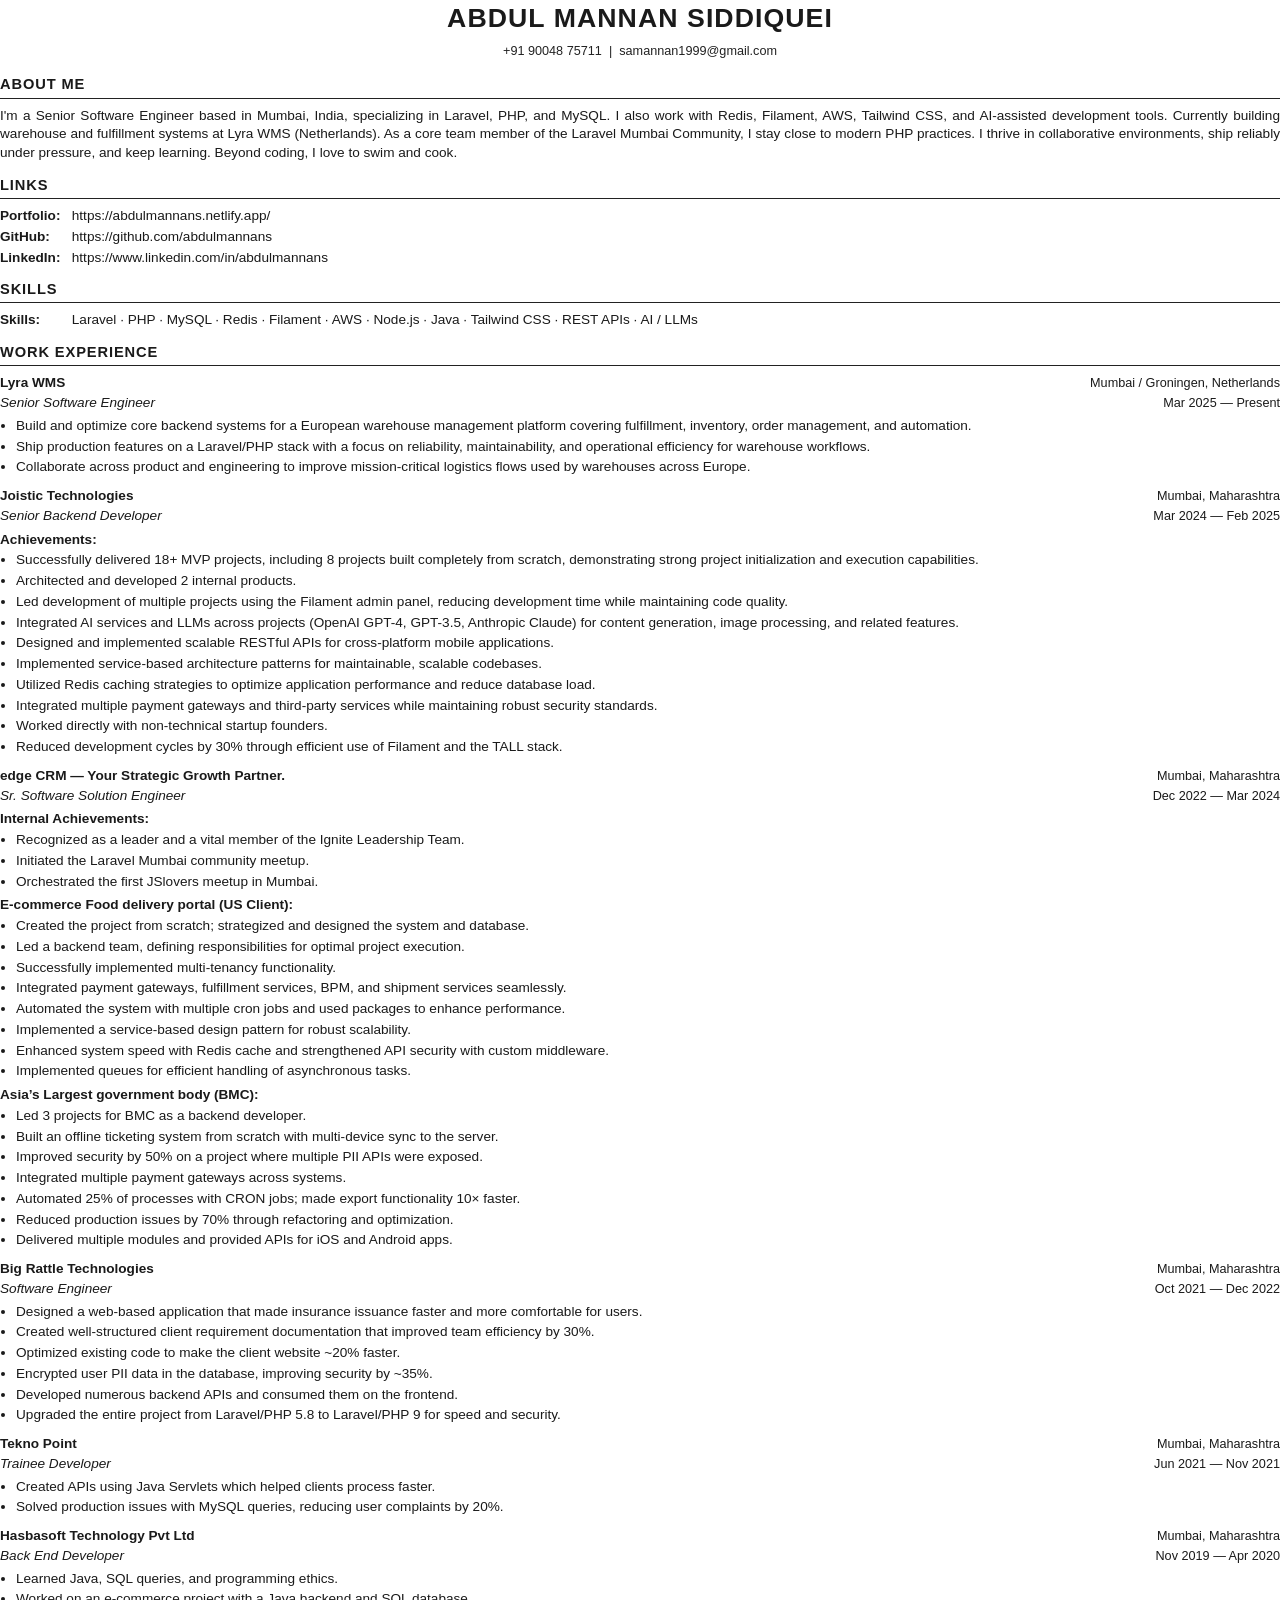
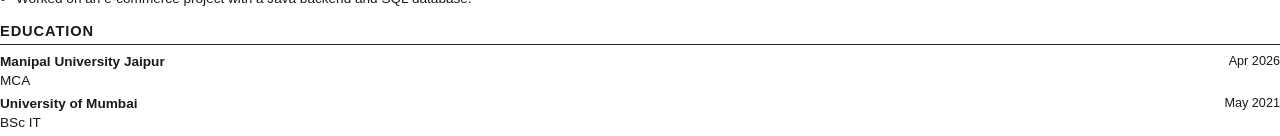
==== files/resume-2026.html @ 737ef44e "Refactor index.html and index.css for improved layout and styling; enhance JavaScript for better use" ====
<!DOCTYPE html>
<html lang="en">
<head>
  <meta charset="UTF-8" />
  <title>Abdul Mannan Siddiquei — Resume</title>
  <style>
    @page {
      size: A4;
      margin: 0.55in 0.6in;
    }

    * {
      box-sizing: border-box;
      margin: 0;
      padding: 0;
    }

    body {
      font-family: Helvetica, Arial, sans-serif;
      font-size: 10.2pt;
      line-height: 1.38;
      color: #1a1a1a;
      -webkit-print-color-adjust: exact;
      print-color-adjust: exact;
    }

    h1 {
      font-size: 20pt;
      font-weight: 700;
      letter-spacing: 0.04em;
      text-transform: uppercase;
      text-align: center;
      margin-bottom: 6px;
    }

    .contact {
      text-align: center;
      font-size: 9.5pt;
      margin-bottom: 14px;
      color: #222;
    }

    .contact a {
      color: #222;
      text-decoration: none;
    }

    h2 {
      font-size: 11pt;
      font-weight: 700;
      text-transform: uppercase;
      letter-spacing: 0.06em;
      border-bottom: 1.5px solid #222;
      padding-bottom: 3px;
      margin: 12px 0 8px;
    }

    .about {
      text-align: justify;
    }

    .links,
    .skills {
      margin-top: 2px;
    }

    .links div,
    .skills div {
      margin-bottom: 2px;
    }

    .label {
      font-weight: 700;
      display: inline-block;
      min-width: 68px;
    }

    .job {
      margin-bottom: 10px;
    }

    .job-header {
      display: flex;
      justify-content: space-between;
      align-items: baseline;
      gap: 12px;
      margin-bottom: 1px;
    }

    .job-company {
      font-weight: 700;
    }

    .job-location {
      font-size: 9.5pt;
      white-space: nowrap;
    }

    .job-title-row {
      display: flex;
      justify-content: space-between;
      align-items: baseline;
      gap: 12px;
      margin-bottom: 4px;
      font-style: italic;
    }

    .job-dates {
      font-style: normal;
      font-size: 9.5pt;
      white-space: nowrap;
    }

    .subhead {
      font-weight: 700;
      margin: 5px 0 2px;
    }

    ul {
      padding-left: 16px;
      margin: 0;
    }

    li {
      margin-bottom: 2px;
    }

    .edu {
      display: flex;
      justify-content: space-between;
      margin-bottom: 4px;
      gap: 12px;
    }

    .edu-left strong {
      display: block;
    }

    .edu-date {
      white-space: nowrap;
      font-size: 9.5pt;
    }
  </style>
</head>
<body>
  <h1>Abdul Mannan Siddiquei</h1>
  <p class="contact">
    +91 90048 75711 &nbsp;|&nbsp;
    <a href="mailto:samannan1999@gmail.com">samannan1999@gmail.com</a>
  </p>

  <h2>About Me</h2>
  <p class="about">
    I'm a Senior Software Engineer based in Mumbai, India, specializing in Laravel, PHP, and MySQL.
    I also work with Redis, Filament, AWS, Tailwind CSS, and AI-assisted development tools.
    Currently building warehouse and fulfillment systems at Lyra WMS (Netherlands).
    As a core team member of the Laravel Mumbai Community, I stay close to modern PHP practices.
    I thrive in collaborative environments, ship reliably under pressure, and keep learning.
    Beyond coding, I love to swim and cook.
  </p>

  <h2>Links</h2>
  <div class="links">
    <div><span class="label">Portfolio:</span> https://abdulmannans.netlify.app/</div>
    <div><span class="label">GitHub:</span> https://github.com/abdulmannans</div>
    <div><span class="label">LinkedIn:</span> https://www.linkedin.com/in/abdulmannans</div>
  </div>

  <h2>Skills</h2>
  <div class="skills">
    <div><span class="label">Skills:</span> Laravel · PHP · MySQL · Redis · Filament · AWS · Node.js · Java · Tailwind CSS · REST APIs · AI / LLMs</div>
  </div>

  <h2>Work Experience</h2>

  <div class="job">
    <div class="job-header">
      <div class="job-company">Lyra WMS</div>
      <div class="job-location">Mumbai / Groningen, Netherlands</div>
    </div>
    <div class="job-title-row">
      <div>Senior Software Engineer</div>
      <div class="job-dates">Mar 2025 — Present</div>
    </div>
    <ul>
      <li>Build and optimize core backend systems for a European warehouse management platform covering fulfillment, inventory, order management, and automation.</li>
      <li>Ship production features on a Laravel/PHP stack with a focus on reliability, maintainability, and operational efficiency for warehouse workflows.</li>
      <li>Collaborate across product and engineering to improve mission-critical logistics flows used by warehouses across Europe.</li>
    </ul>
  </div>

  <div class="job">
    <div class="job-header">
      <div class="job-company">Joistic Technologies</div>
      <div class="job-location">Mumbai, Maharashtra</div>
    </div>
    <div class="job-title-row">
      <div>Senior Backend Developer</div>
      <div class="job-dates">Mar 2024 — Feb 2025</div>
    </div>
    <div class="subhead">Achievements:</div>
    <ul>
      <li>Successfully delivered 18+ MVP projects, including 8 projects built completely from scratch, demonstrating strong project initialization and execution capabilities.</li>
      <li>Architected and developed 2 internal products.</li>
      <li>Led development of multiple projects using the Filament admin panel, reducing development time while maintaining code quality.</li>
      <li>Integrated AI services and LLMs across projects (OpenAI GPT-4, GPT-3.5, Anthropic Claude) for content generation, image processing, and related features.</li>
      <li>Designed and implemented scalable RESTful APIs for cross-platform mobile applications.</li>
      <li>Implemented service-based architecture patterns for maintainable, scalable codebases.</li>
      <li>Utilized Redis caching strategies to optimize application performance and reduce database load.</li>
      <li>Integrated multiple payment gateways and third-party services while maintaining robust security standards.</li>
      <li>Worked directly with non-technical startup founders.</li>
      <li>Reduced development cycles by 30% through efficient use of Filament and the TALL stack.</li>
    </ul>
  </div>

  <div class="job">
    <div class="job-header">
      <div class="job-company">edge CRM — Your Strategic Growth Partner.</div>
      <div class="job-location">Mumbai, Maharashtra</div>
    </div>
    <div class="job-title-row">
      <div>Sr. Software Solution Engineer</div>
      <div class="job-dates">Dec 2022 — Mar 2024</div>
    </div>
    <div class="subhead">Internal Achievements:</div>
    <ul>
      <li>Recognized as a leader and a vital member of the Ignite Leadership Team.</li>
      <li>Initiated the Laravel Mumbai community meetup.</li>
      <li>Orchestrated the first JSlovers meetup in Mumbai.</li>
    </ul>
    <div class="subhead">E-commerce Food delivery portal (US Client):</div>
    <ul>
      <li>Created the project from scratch; strategized and designed the system and database.</li>
      <li>Led a backend team, defining responsibilities for optimal project execution.</li>
      <li>Successfully implemented multi-tenancy functionality.</li>
      <li>Integrated payment gateways, fulfillment services, BPM, and shipment services seamlessly.</li>
      <li>Automated the system with multiple cron jobs and used packages to enhance performance.</li>
      <li>Implemented a service-based design pattern for robust scalability.</li>
      <li>Enhanced system speed with Redis cache and strengthened API security with custom middleware.</li>
      <li>Implemented queues for efficient handling of asynchronous tasks.</li>
    </ul>
    <div class="subhead">Asia’s Largest government body (BMC):</div>
    <ul>
      <li>Led 3 projects for BMC as a backend developer.</li>
      <li>Built an offline ticketing system from scratch with multi-device sync to the server.</li>
      <li>Improved security by 50% on a project where multiple PII APIs were exposed.</li>
      <li>Integrated multiple payment gateways across systems.</li>
      <li>Automated 25% of processes with CRON jobs; made export functionality 10× faster.</li>
      <li>Reduced production issues by 70% through refactoring and optimization.</li>
      <li>Delivered multiple modules and provided APIs for iOS and Android apps.</li>
    </ul>
  </div>

  <div class="job">
    <div class="job-header">
      <div class="job-company">Big Rattle Technologies</div>
      <div class="job-location">Mumbai, Maharashtra</div>
    </div>
    <div class="job-title-row">
      <div>Software Engineer</div>
      <div class="job-dates">Oct 2021 — Dec 2022</div>
    </div>
    <ul>
      <li>Designed a web-based application that made insurance issuance faster and more comfortable for users.</li>
      <li>Created well-structured client requirement documentation that improved team efficiency by 30%.</li>
      <li>Optimized existing code to make the client website ~20% faster.</li>
      <li>Encrypted user PII data in the database, improving security by ~35%.</li>
      <li>Developed numerous backend APIs and consumed them on the frontend.</li>
      <li>Upgraded the entire project from Laravel/PHP 5.8 to Laravel/PHP 9 for speed and security.</li>
    </ul>
  </div>

  <div class="job">
    <div class="job-header">
      <div class="job-company">Tekno Point</div>
      <div class="job-location">Mumbai, Maharashtra</div>
    </div>
    <div class="job-title-row">
      <div>Trainee Developer</div>
      <div class="job-dates">Jun 2021 — Nov 2021</div>
    </div>
    <ul>
      <li>Created APIs using Java Servlets which helped clients process faster.</li>
      <li>Solved production issues with MySQL queries, reducing user complaints by 20%.</li>
    </ul>
  </div>

  <div class="job">
    <div class="job-header">
      <div class="job-company">Hasbasoft Technology Pvt Ltd</div>
      <div class="job-location">Mumbai, Maharashtra</div>
    </div>
    <div class="job-title-row">
      <div>Back End Developer</div>
      <div class="job-dates">Nov 2019 — Apr 2020</div>
    </div>
    <ul>
      <li>Learned Java, SQL queries, and programming ethics.</li>
      <li>Worked on an e-commerce project with a Java backend and SQL database.</li>
    </ul>
  </div>

  <h2>Education</h2>
  <div class="edu">
    <div class="edu-left">
      <strong>Manipal University Jaipur</strong>
      MCA
    </div>
    <div class="edu-date">Apr 2026</div>
  </div>
  <div class="edu">
    <div class="edu-left">
      <strong>University of Mumbai</strong>
      BSc IT
    </div>
    <div class="edu-date">May 2021</div>
  </div>
</body>
</html>
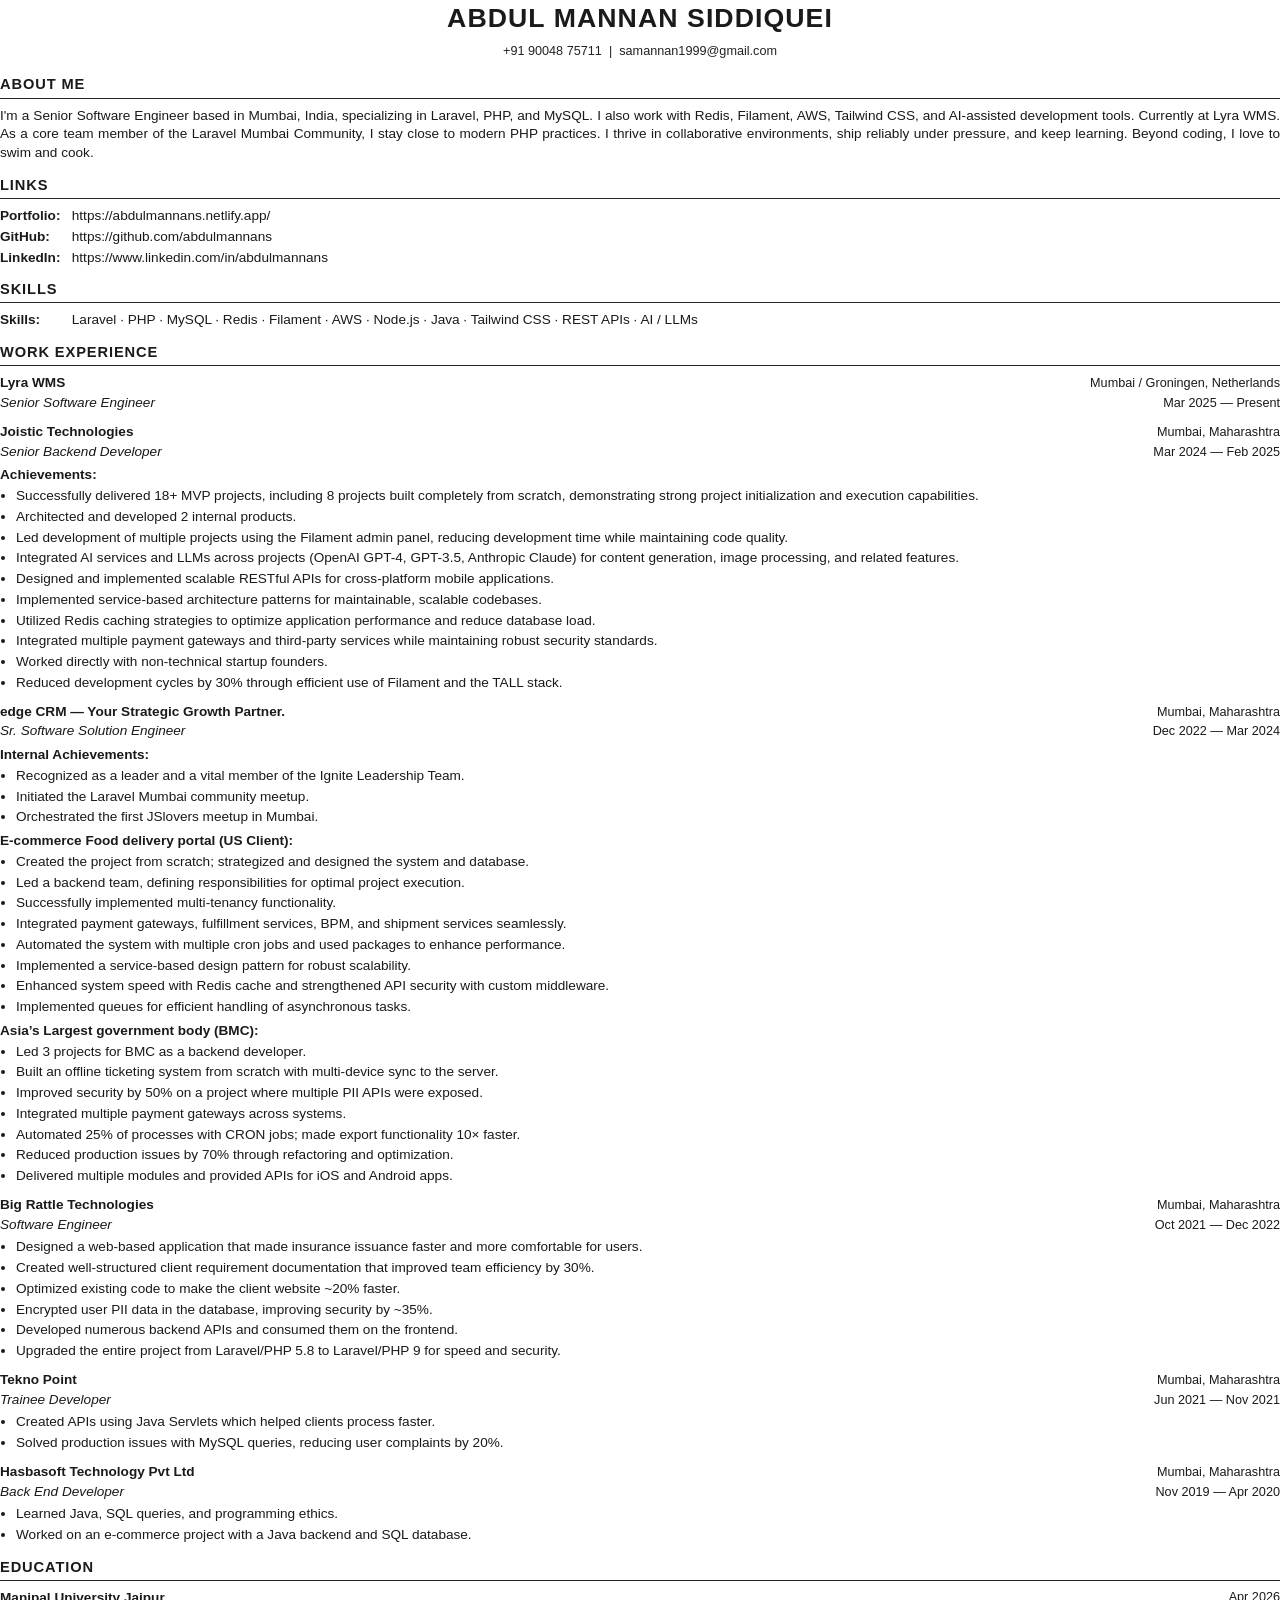
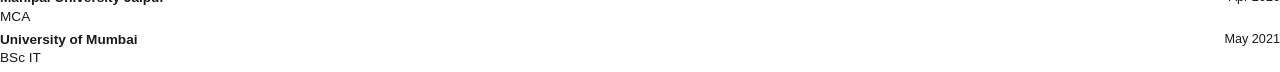
==== commit 68ee3b50: "Update index.html and resume files to remove specific references to European operations and streamli" ====
--- a/files/resume-2026.html
+++ b/files/resume-2026.html
@@ -153,8 +153,7 @@
   <p class="about">
     I'm a Senior Software Engineer based in Mumbai, India, specializing in Laravel, PHP, and MySQL.
     I also work with Redis, Filament, AWS, Tailwind CSS, and AI-assisted development tools.
-    Currently building warehouse and fulfillment systems at Lyra WMS (Netherlands).
-    As a core team member of the Laravel Mumbai Community, I stay close to modern PHP practices.
+    Currently at Lyra WMS. As a core team member of the Laravel Mumbai Community, I stay close to modern PHP practices.
     I thrive in collaborative environments, ship reliably under pressure, and keep learning.
     Beyond coding, I love to swim and cook.
   </p>
@@ -182,11 +181,6 @@
       <div>Senior Software Engineer</div>
       <div class="job-dates">Mar 2025 — Present</div>
     </div>
-    <ul>
-      <li>Build and optimize core backend systems for a European warehouse management platform covering fulfillment, inventory, order management, and automation.</li>
-      <li>Ship production features on a Laravel/PHP stack with a focus on reliability, maintainability, and operational efficiency for warehouse workflows.</li>
-      <li>Collaborate across product and engineering to improve mission-critical logistics flows used by warehouses across Europe.</li>
-    </ul>
   </div>
 
   <div class="job">
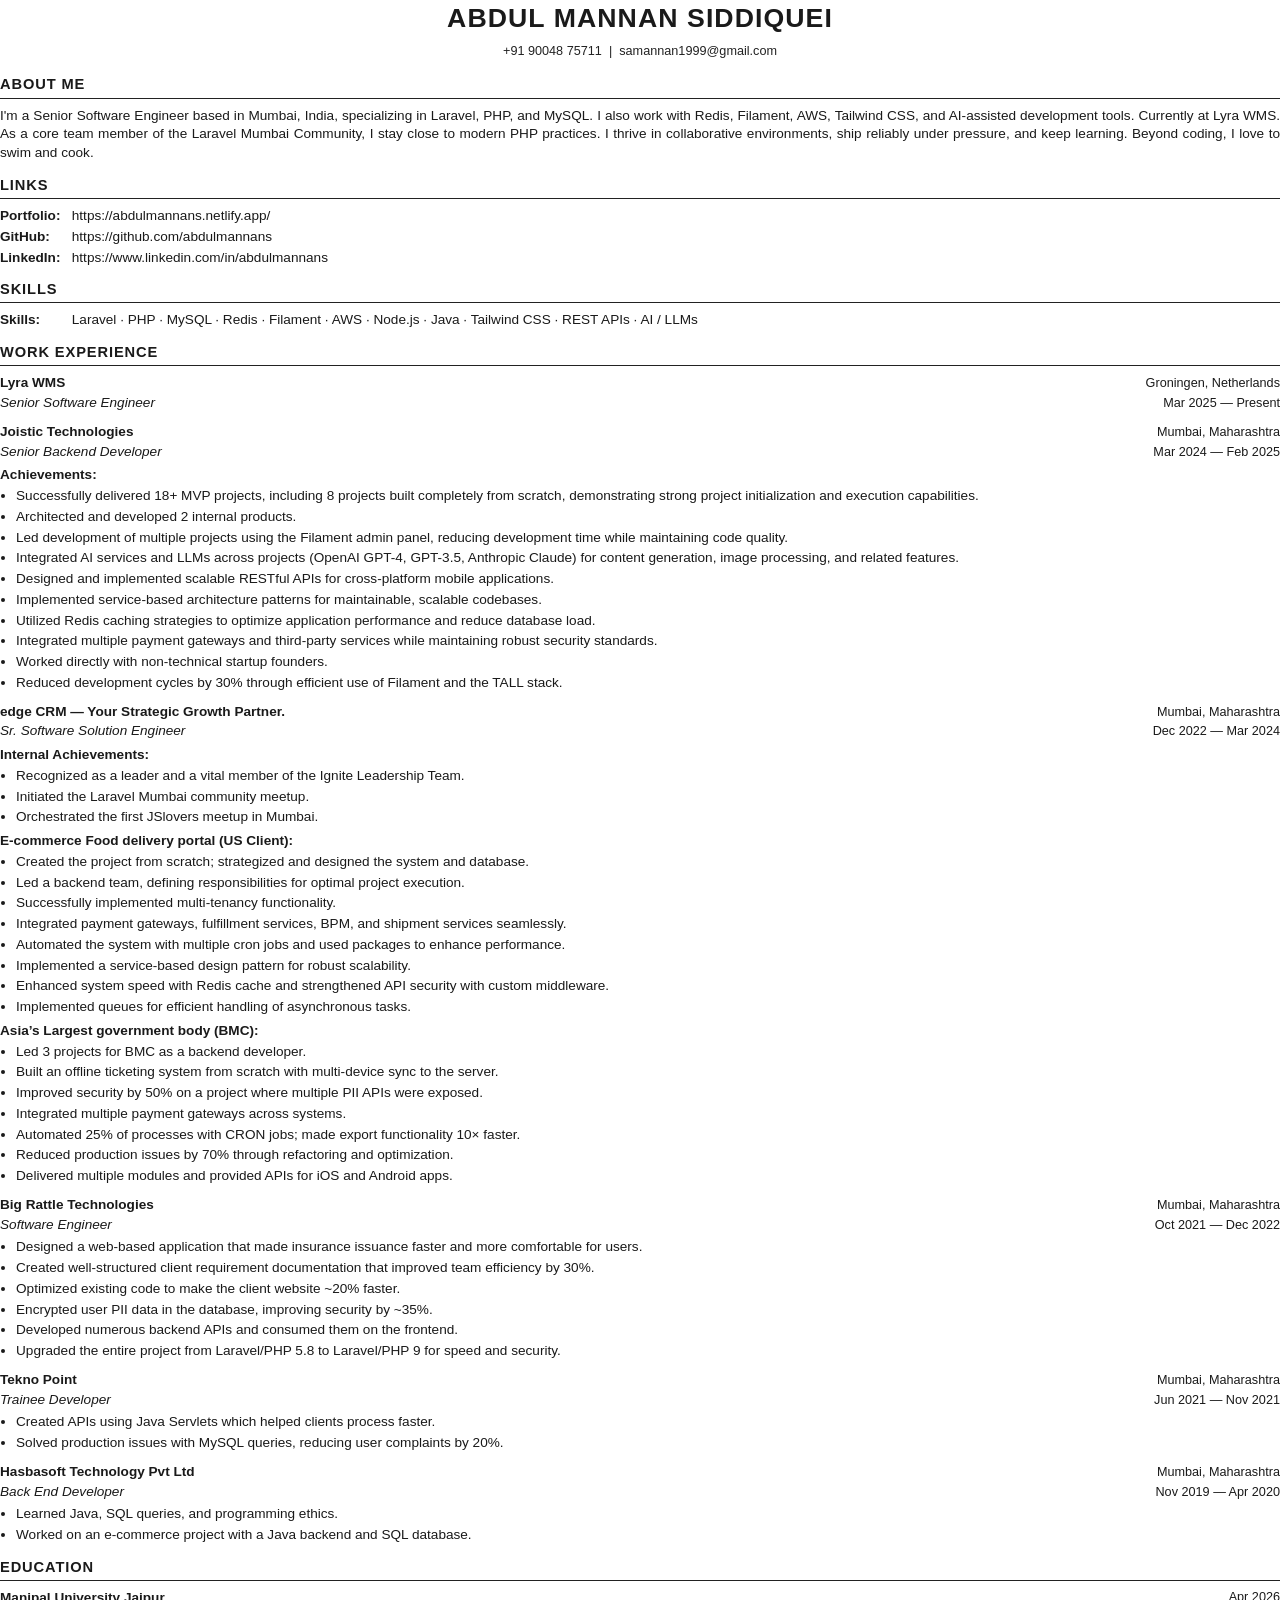
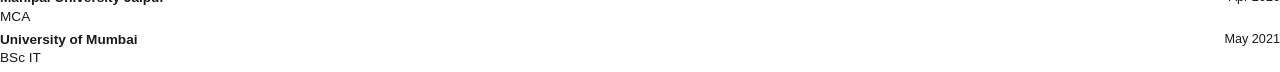
==== commit 4ee4c26c: "Refactor navigation structure in index.html and index.css for improved accessibility and responsiven" ====
--- a/files/resume-2026.html
+++ b/files/resume-2026.html
@@ -175,7 +175,7 @@
   <div class="job">
     <div class="job-header">
       <div class="job-company">Lyra WMS</div>
-      <div class="job-location">Mumbai / Groningen, Netherlands</div>
+      <div class="job-location">Groningen, Netherlands</div>
     </div>
     <div class="job-title-row">
       <div>Senior Software Engineer</div>
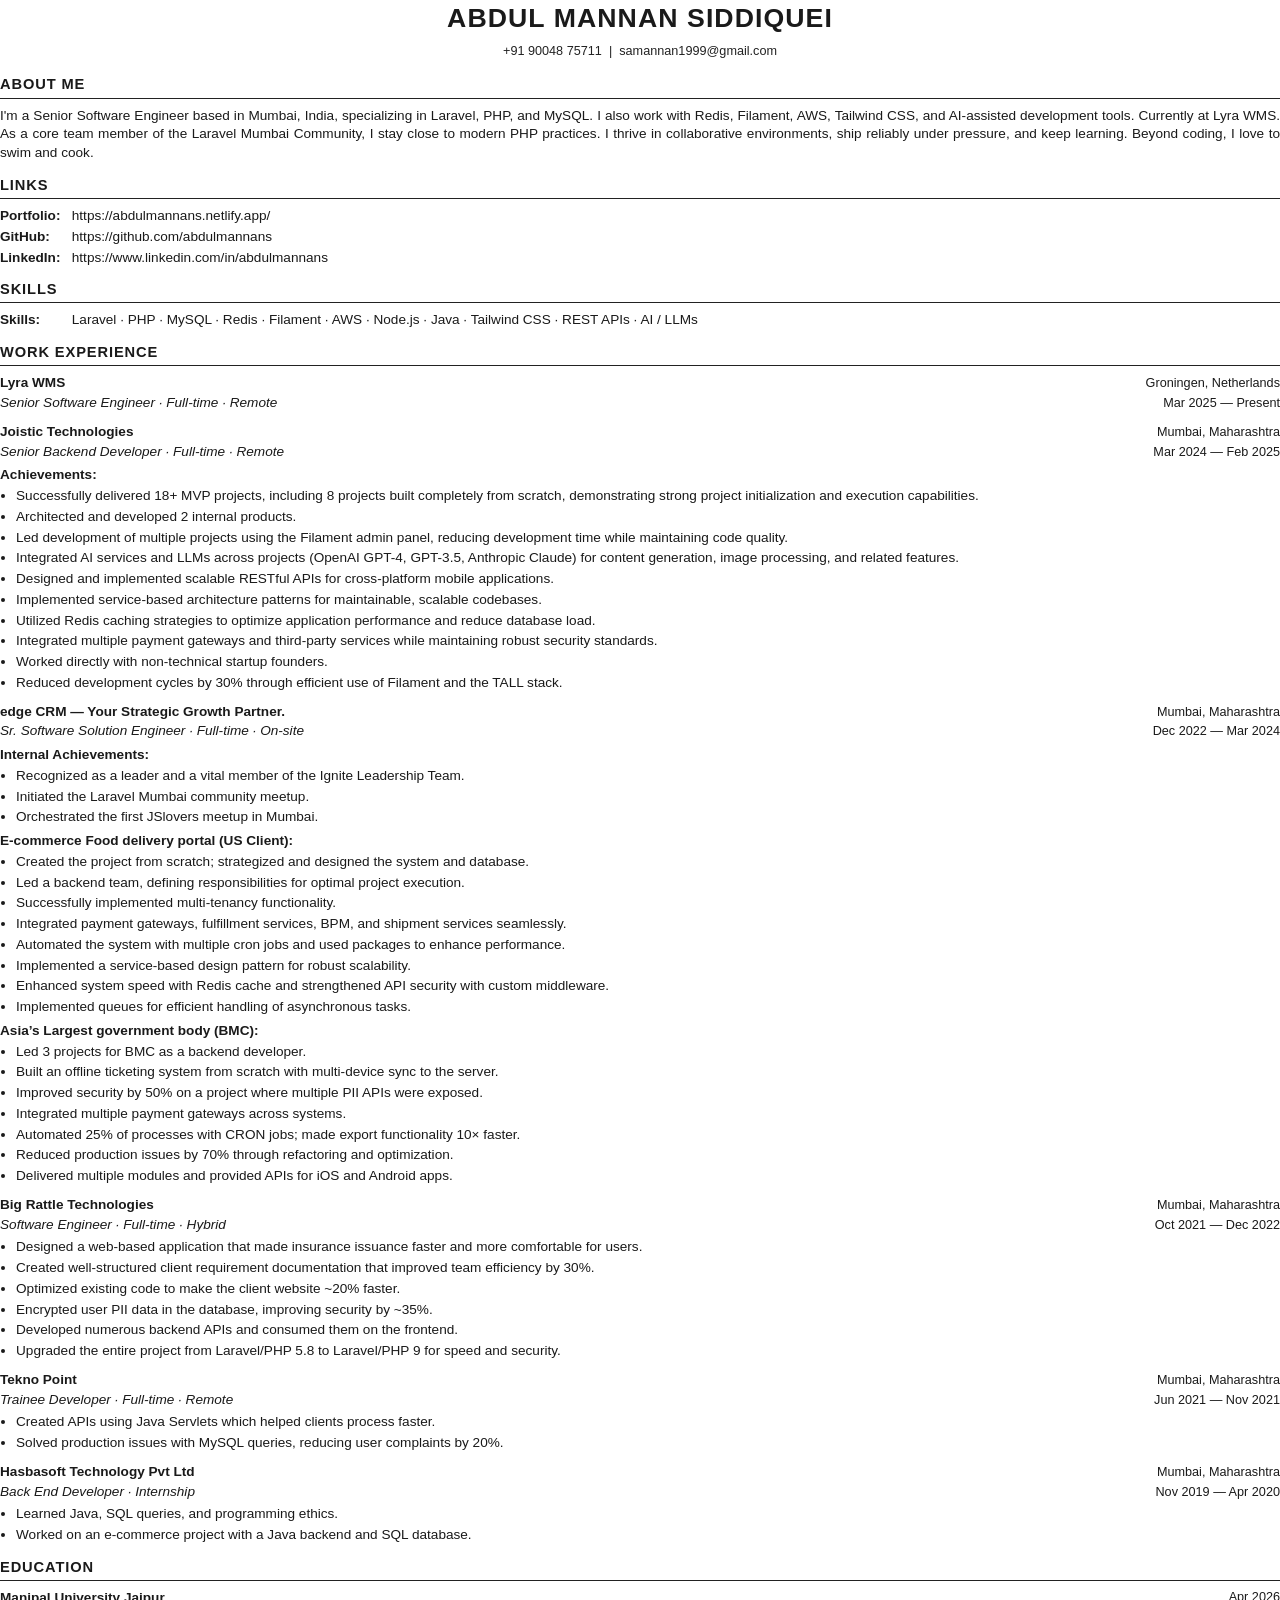
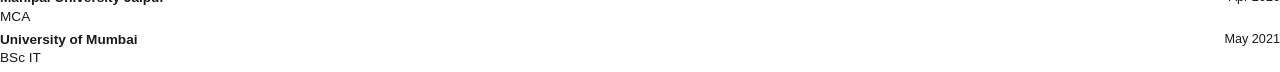
==== commit e8ff51ef: "Update job titles and employment details in index.html and resume-2026.html for clarity and consiste" ====
--- a/files/resume-2026.html
+++ b/files/resume-2026.html
@@ -178,7 +178,7 @@
       <div class="job-location">Groningen, Netherlands</div>
     </div>
     <div class="job-title-row">
-      <div>Senior Software Engineer</div>
+      <div>Senior Software Engineer · Full-time · Remote</div>
       <div class="job-dates">Mar 2025 — Present</div>
     </div>
   </div>
@@ -189,7 +189,7 @@
       <div class="job-location">Mumbai, Maharashtra</div>
     </div>
     <div class="job-title-row">
-      <div>Senior Backend Developer</div>
+      <div>Senior Backend Developer · Full-time · Remote</div>
       <div class="job-dates">Mar 2024 — Feb 2025</div>
     </div>
     <div class="subhead">Achievements:</div>
@@ -213,7 +213,7 @@
       <div class="job-location">Mumbai, Maharashtra</div>
     </div>
     <div class="job-title-row">
-      <div>Sr. Software Solution Engineer</div>
+      <div>Sr. Software Solution Engineer · Full-time · On-site</div>
       <div class="job-dates">Dec 2022 — Mar 2024</div>
     </div>
     <div class="subhead">Internal Achievements:</div>
@@ -251,7 +251,7 @@
       <div class="job-location">Mumbai, Maharashtra</div>
     </div>
     <div class="job-title-row">
-      <div>Software Engineer</div>
+      <div>Software Engineer · Full-time · Hybrid</div>
       <div class="job-dates">Oct 2021 — Dec 2022</div>
     </div>
     <ul>
@@ -270,7 +270,7 @@
       <div class="job-location">Mumbai, Maharashtra</div>
     </div>
     <div class="job-title-row">
-      <div>Trainee Developer</div>
+      <div>Trainee Developer · Full-time · Remote</div>
       <div class="job-dates">Jun 2021 — Nov 2021</div>
     </div>
     <ul>
@@ -285,7 +285,7 @@
       <div class="job-location">Mumbai, Maharashtra</div>
     </div>
     <div class="job-title-row">
-      <div>Back End Developer</div>
+      <div>Back End Developer · Internship</div>
       <div class="job-dates">Nov 2019 — Apr 2020</div>
     </div>
     <ul>
